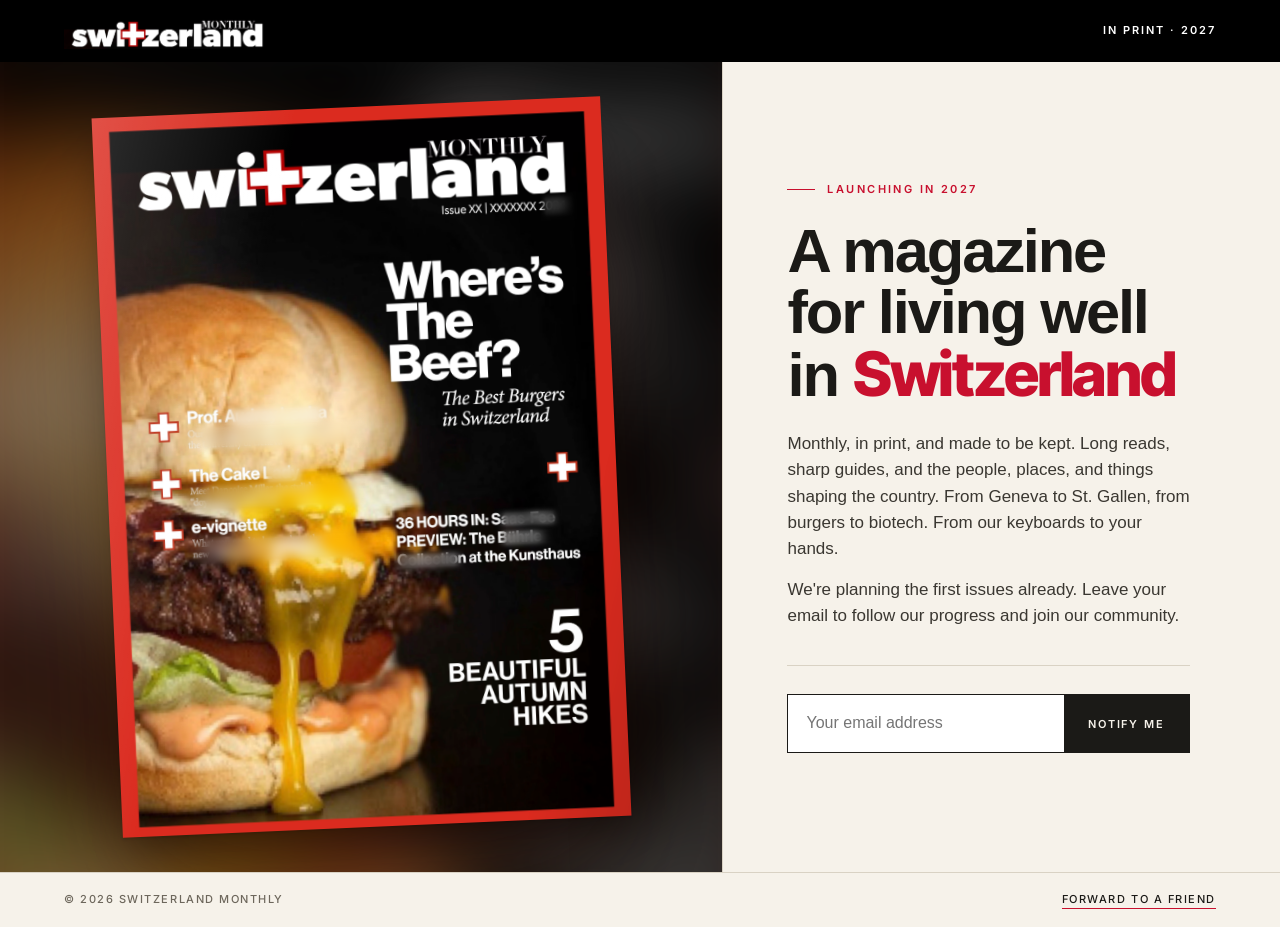
==== index.html @ 8796b9cf "initial index page" ====
<!doctype html>
<html lang="en">
<head>
<meta charset="utf-8">
<meta name="viewport" content="width=device-width, initial-scale=1">
<title>Switzerland Monthly — Coming soon</title>
<meta name="description" content="A new monthly print magazine for living well in Switzerland. Coming soon.">
<meta property="og:title" content="Switzerland Monthly — Coming soon">
<meta property="og:description" content="A new monthly print magazine for living well in Switzerland.">
<meta property="og:image" content="cover-red2.jpg">
<link rel="preconnect" href="https://fonts.googleapis.com">
<link rel="preconnect" href="https://fonts.gstatic.com" crossorigin>
<link href="https://fonts.googleapis.com/css2?family=Inter:wght@500;600&family=Inter+Tight:wght@800&display=swap" rel="stylesheet">
<link rel="stylesheet" href="style.css">
</head>
<body>

<header class="bar">
  <img class="mark" src="swizterland-monthly-name.png" alt="Switzerland Monthly">
  <div>In print · 2027</div>
</header>

<main>
  <section class="stage" aria-label="Cover preview">
    <div class="cover">
      <img src="Burger-cover-11-27-23-red2.jpg" alt="Switzerland Monthly cover preview: Where's the Beef? The best burgers in Switzerland">
      <div class="blur" style="--x:87.5%; --y:13%;   --w:7%;  --h:4%"></div>
      <div class="blur" style="--x:14%;   --y:42.5%; --w:38%; --h:5%"></div>
      <div class="blur" style="--x:14%;   --y:51%;   --w:38%; --h:5%"></div>
      <div class="blur" style="--x:14%;   --y:58%;   --w:38%; --h:5.5%"></div>
      <div class="blur" style="--x:23%;   --y:40.5%; --w:22%; --h:3.8%"></div>
      <div class="blur" style="--x:30.5%; --y:48.8%; --w:8.5%; --h:3.6%"></div>
      <div class="blur" style="--x:76%;   --y:56.5%; --w:13%; --h:3.2%"></div>
      <div class="blur" style="--x:76%;   --y:59.2%; --w:12.5%; --h:3.2%"></div>
      <div class="blur" style="--x:55%;   --y:61.8%; --w:14.5%; --h:3.2%"></div>
    </div>
  </section>

  <section class="copy">
    <p class="kicker">Launching in 2027</p>
    <h1>A magazine for living well in <em>Switzerland</em></h1>
    <p class="lede">Monthly, in print, and made to be kept. Long reads, sharp guides, and the people, places, and things shaping the country. From Geneva to St. Gallen, from burgers to biotech. From our keyboards to your hands.</p>
    <p class="lede">We're planning the first issues already. Leave your email to follow our progress and join our community.</p>

    <div class="rule"></div>

    <form action="https://formspree.io/f/YOUR_FORM_ID" method="POST">
      <input type="email" name="email" placeholder="Your email address" required aria-label="Email address">
      <button type="submit">Notify me</button>
    </form>
    <!-- p class="fine">One email when we launch. Nothing else.</p> -->
  </section>
</main>

<footer>
  <span>© 2026 Switzerland Monthly</span>
  <a class="forward" href="#">Forward to a friend</a>
</footer>

<script>
  document.querySelector(".forward").href =
    "mailto:?subject=" + encodeURIComponent("Switzerland Monthly is coming") +
    "&body=" + encodeURIComponent("Thought you'd like this: " + location.href);
</script>

</body>
</html>
---- style.css ----
:root {
  --paper: #f6f2ea;
  --ink: #1b1a17;
  --muted: #6d675c;
  --rule: #d9d2c4;
  --red: #c8102e;
  --sans: Inter, sans-serif;
  --helvetica: "Helvetica Neue", Helvetica, Arial, sans-serif;
  --display: "Inter Tight", Inter, "Helvetica Neue", Helvetica, Arial, sans-serif;
}

* { box-sizing: border-box; margin: 0; padding: 0; }
html, body { height: 100%; }

body {
  background: var(--paper);
  color: var(--ink);
  font-family: var(--helvetica);
  font-size: 17px;
  font-weight: 400;
  line-height: 1.55;
  -webkit-font-smoothing: antialiased;
}

/* Header */
.bar {
  display: flex; justify-content: space-between; align-items: center;
  padding: 13px 5vw;
  background: #000; color: #fff;
  font-family: var(--sans); font-size: 11px; font-weight: 600;
  letter-spacing: .18em; text-transform: uppercase;
}
.bar .mark { display: block; height: 36px; width: auto; }

/* Layout */
main {
  display: grid;
  grid-template-columns: 1.3fr 1fr;
  min-height: calc(100vh - 62px - 56px);
}

/* Cover side */
.stage {
  display: grid; place-items: center;
  padding: 5vh 3vw;
  background:
    radial-gradient(ellipse at 50% 45%, #ffffff 0%, rgba(255,255,255,0) 60%),
    #e6ddcc;
  border-right: 1px solid var(--rule);
  overflow: hidden;
  position: relative;
  isolation: isolate;
}
.stage::before {
  content: ""; position: absolute; inset: -60px; z-index: -1;
  background: var(--red) url("Burger-cover-11-27-23-red2.jpg") center / cover no-repeat;
  filter: blur(40px) saturate(1.1) brightness(.55);
  transform: scale(1.1);
}

.cover {
  position: relative;
  height: min(80vh, 900px);
  max-width: 92%;
  aspect-ratio: 724 / 1024;
  background: var(--red);
  transform: rotate(-2.5deg);
  box-shadow:
    0 2px 2px rgba(0,0,0,.1),
    0 18px 36px -10px rgba(0,0,0,.35),
    0 60px 120px -24px rgba(60,20,10,.5);
  animation: arrive 1.1s cubic-bezier(.2,.8,.2,1) both;
}
.cover img { position: absolute; inset: 0; width: 100%; height: 100%; object-fit: cover; display: block; }
.cover::after {
  content: ""; position: absolute; inset: 0; pointer-events: none;
  background: linear-gradient(105deg, rgba(255,255,255,.18) 0%, rgba(255,255,255,0) 30%, rgba(0,0,0,0) 85%, rgba(0,0,0,.12) 100%);
}

/* Blur zones sit over the cover in percent of its size; move them to match the cover lines. */
.blur {
  position: absolute;
  left: var(--x); top: var(--y); width: var(--w); height: var(--h);
  backdrop-filter: blur(6px);
  -webkit-backdrop-filter: blur(6px);
  -webkit-mask:
    linear-gradient(to right, transparent, #000 15%, #000 85%, transparent),
    linear-gradient(transparent, #000 25%, #000 75%, transparent);
  -webkit-mask-composite: source-in;
  mask:
    linear-gradient(to right, transparent, #000 15%, #000 85%, transparent),
    linear-gradient(transparent, #000 25%, #000 75%, transparent);
  mask-composite: intersect;
}

@keyframes arrive {
  from { opacity: 0; transform: translateY(24px) rotate(-5deg); }
  to   { opacity: 1; transform: translateY(0) rotate(-2.5deg); }
}

/* Text side */
.copy {
  display: flex; flex-direction: column; justify-content: center;
  padding: 8vh 7vw 8vh 5vw;
  max-width: 640px;
}
.kicker {
  font-family: var(--sans); font-size: 11px; font-weight: 600;
  letter-spacing: .22em; text-transform: uppercase; color: var(--red);
  display: flex; align-items: center; gap: 12px;
}
.kicker::before { content: ""; width: 28px; height: 1px; background: var(--red); }

h1 {
  font-family: var(--helvetica); font-weight: 700;
  font-size: clamp(40px, 4.8vw, 68px); line-height: 1;
  letter-spacing: -.035em;
  margin: 22px 0 26px;
}
h1 em { font-family: var(--display); font-style: normal; font-weight: 800; color: var(--red); }

.lede { color: #3a3731; max-width: 30em; }
.lede + .lede { margin-top: 14px; }

.rule { height: 1px; background: var(--rule); margin: 36px 0 28px; }

/* Sign-up form */
form { display: flex; gap: 0; max-width: 460px; border: 1px solid var(--ink); background: #fff; }
input[type=email] {
  flex: 1; min-width: 0; border: 0; outline: 0; background: transparent;
  padding: 16px 18px; font: inherit; font-size: 16px; color: var(--ink);
}
button {
  border: 0; background: var(--ink); color: var(--paper);
  padding: 0 24px; cursor: pointer;
  font-family: var(--sans); font-size: 11px; font-weight: 600;
  letter-spacing: .18em; text-transform: uppercase;
  transition: background .2s;
}
button:hover { background: var(--red); }
.fine { margin-top: 12px; font-size: 13px; color: var(--muted); }
.fine a { color: inherit; }

/* Footer */
footer {
  display: flex; justify-content: space-between; gap: 16px; flex-wrap: wrap;
  padding: 18px 5vw; border-top: 1px solid var(--rule);
  font-family: var(--sans); font-size: 11px; font-weight: 500;
  letter-spacing: .14em; text-transform: uppercase; color: var(--muted);
}
footer a { color: var(--ink); text-decoration: none; border-bottom: 1px solid var(--red); }

/* Mobile */
@media (max-width: 860px) {
  main { grid-template-columns: 1fr; }
  .stage { border-right: 0; border-bottom: 1px solid var(--rule); padding: 48px 0 56px; }
  .cover { height: auto; width: min(360px, 78%); }
  .copy { padding: 44px 7vw 56px; }
}
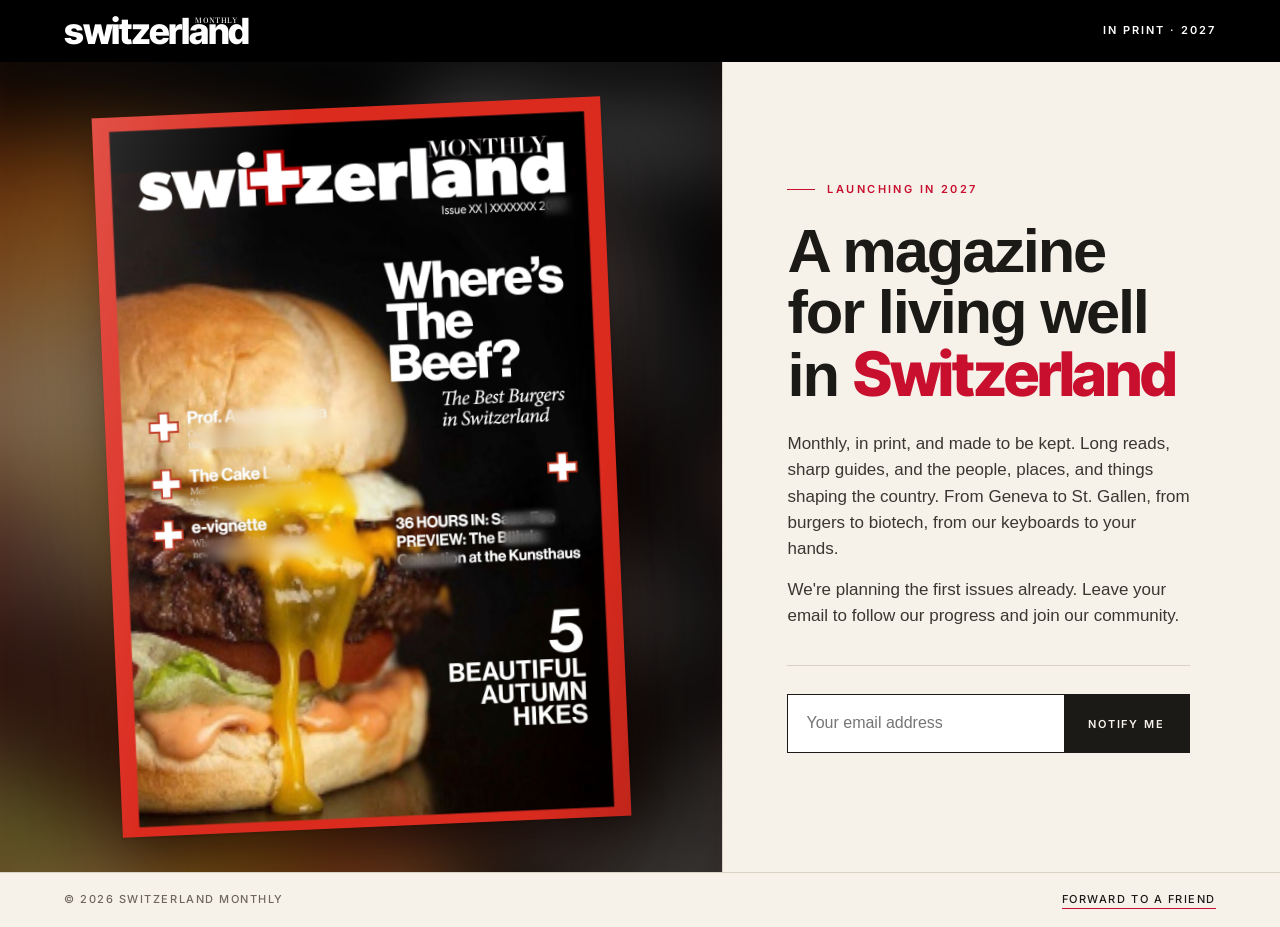
==== commit e3b73cb6: "text edits, add .gitignore" ====
--- a/index.html
+++ b/index.html
@@ -10,13 +10,13 @@
 <meta property="og:image" content="cover-red2.jpg">
 <link rel="preconnect" href="https://fonts.googleapis.com">
 <link rel="preconnect" href="https://fonts.gstatic.com" crossorigin>
-<link href="https://fonts.googleapis.com/css2?family=Inter:wght@500;600&family=Inter+Tight:wght@800&display=swap" rel="stylesheet">
+<link href="https://fonts.googleapis.com/css2?family=Inter:wght@500;600&family=Inter+Tight:wght@800&family=Bodoni+Moda:opsz,wght@6..96,500&display=swap" rel="stylesheet">
 <link rel="stylesheet" href="style.css">
 </head>
 <body>
 
 <header class="bar">
-  <img class="mark" src="swizterland-monthly-name.png" alt="Switzerland Monthly">
+  <a class="wordmark" href="#" aria-label="Switzerland Monthly">switzerl<span class="an">an<span class="monthly" aria-hidden="true">Monthly</span></span>d</a>
   <div>In print · 2027</div>
 </header>
 
@@ -39,7 +39,7 @@
   <section class="copy">
     <p class="kicker">Launching in 2027</p>
     <h1>A magazine for living well in <em>Switzerland</em></h1>
-    <p class="lede">Monthly, in print, and made to be kept. Long reads, sharp guides, and the people, places, and things shaping the country. From Geneva to St. Gallen, from burgers to biotech. From our keyboards to your hands.</p>
+    <p class="lede">Monthly, in print, and made to be kept. Long reads, sharp guides, and the people, places, and things shaping the country. From Geneva to St. Gallen, from burgers to biotech, from our keyboards to your hands.</p>
     <p class="lede">We're planning the first issues already. Leave your email to follow our progress and join our community.</p>
 
     <div class="rule"></div>
--- a/style.css
+++ b/style.css
@@ -30,7 +30,38 @@
   font-family: var(--sans); font-size: 11px; font-weight: 600;
   letter-spacing: .18em; text-transform: uppercase;
 }
-.bar .mark { display: block; height: 36px; width: auto; }
+
+/* Wordmark: "monthly" sits in the gap above "an", between the ascenders of l and d. */
+.wordmark {
+  --wm: 36px;
+  display: inline-block;
+  font-family: var(--display); font-weight: 800;
+  font-size: var(--wm); line-height: 1;
+  letter-spacing: -.035em; text-transform: none;
+  color: #fff; text-decoration: none;
+}
+.wordmark .an { position: relative; display: inline-block; }
+.wordmark .monthly {
+  position: absolute; left: 69%; transform: translateX(-50%);
+  bottom: calc(var(--wm) * .69);
+  font-family: "Bodoni Moda", Didot, "Bodoni 72", serif; font-weight: 500;
+  font-size: calc(var(--wm) * .2); line-height: 1;
+  letter-spacing: .06em; text-transform: uppercase;
+  white-space: nowrap;
+}
+
+/* One-string wordmark: heavy sans "switzerland", then a lighter serif "MONTHLY". */
+.wordmark-inline {
+  display: inline-flex; align-items: baseline; gap: .3em;
+  font-family: var(--display); font-weight: 800;
+  font-size: 30px; line-height: 1;
+  letter-spacing: -.035em; text-transform: none;
+  color: #fff; text-decoration: none;
+}
+.wordmark-inline .monthly {
+  font-family: "Bodoni Moda", Didot, "Bodoni 72", serif; font-weight: 500;
+  font-size: .62em; letter-spacing: .08em; text-transform: uppercase;
+}
 
 /* Layout */
 main {
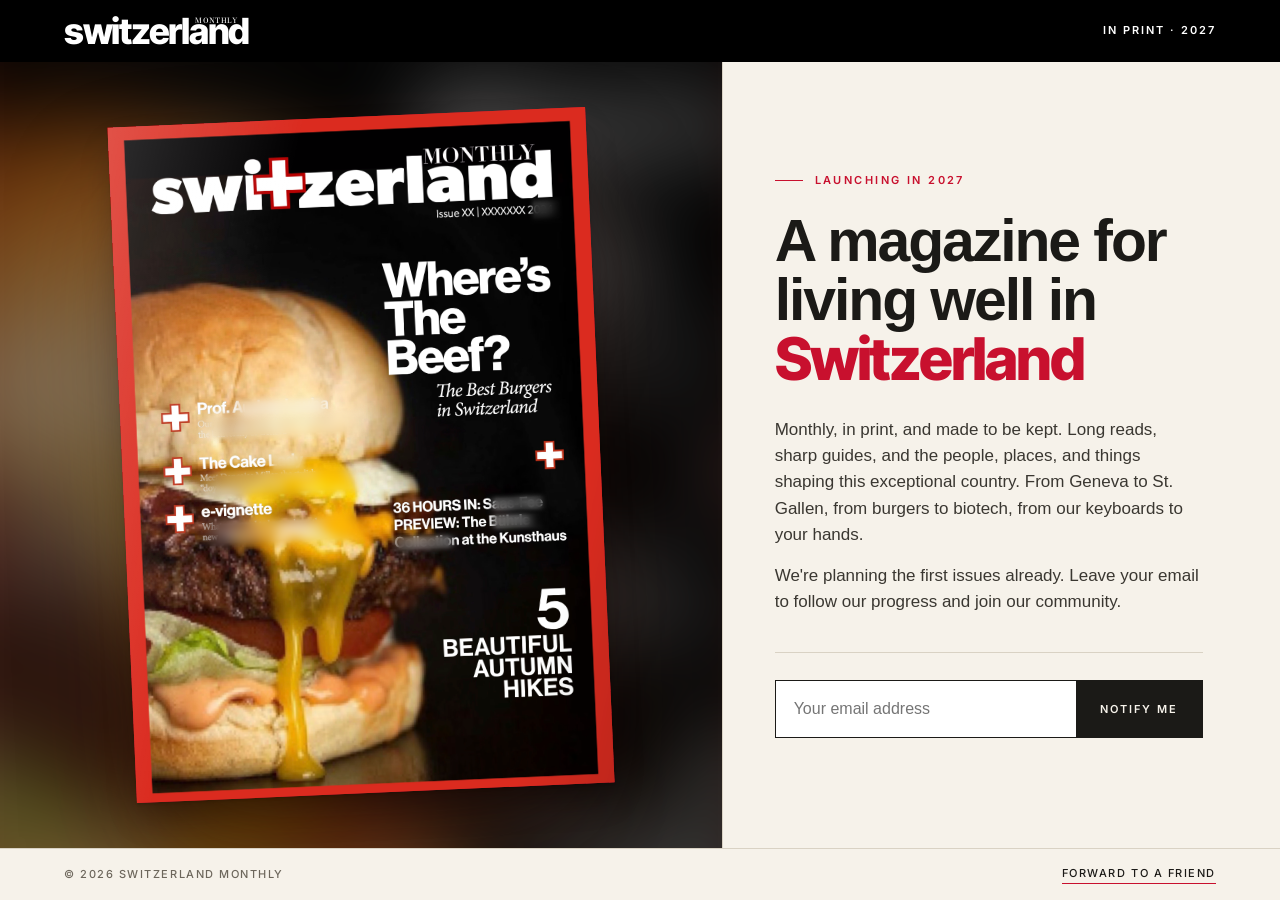
==== commit 913719d4: "integrate Brevo for sign up" ====
--- a/index.html
+++ b/index.html
@@ -39,15 +39,49 @@
   <section class="copy">
     <p class="kicker">Launching in 2027</p>
     <h1>A magazine for living well in <em>Switzerland</em></h1>
-    <p class="lede">Monthly, in print, and made to be kept. Long reads, sharp guides, and the people, places, and things shaping the country. From Geneva to St. Gallen, from burgers to biotech, from our keyboards to your hands.</p>
+    <p class="lede">Monthly, in print, and made to be kept. Long reads, sharp guides, and the people, places, and things shaping this exceptional country. From Geneva to St. Gallen, from burgers to biotech, from our keyboards to your hands.</p>
     <p class="lede">We're planning the first issues already. Leave your email to follow our progress and join our community.</p>
 
     <div class="rule"></div>
 
-    <form action="https://formspree.io/f/YOUR_FORM_ID" method="POST">
-      <input type="email" name="email" placeholder="Your email address" required aria-label="Email address">
-      <button type="submit">Notify me</button>
-    </form>
+    <div class="sib-form">
+      <div id="sib-form-container" class="sib-form-container">
+        <div id="error-message" class="sib-form-message-panel" role="alert">
+          <div class="sib-form-message-panel__text">
+            <span class="sib-form-message-panel__inner-text">Something went wrong. Please try again.</span>
+          </div>
+        </div>
+        <div id="success-message" class="sib-form-message-panel" role="status">
+          <div class="sib-form-message-panel__text">
+            <span class="sib-form-message-panel__inner-text">Thank you. We'll be in touch.</span>
+          </div>
+        </div>
+        <div id="sib-container">
+          <form id="sib-form" method="POST" action="https://68986daa.sibforms.com/serve/[base64]" data-type="subscription">
+            <div class="sib-input sib-form-block">
+              <div class="form__entry entry_block">
+                <div class="form__label-row">
+                  <div class="entry__field">
+                    <input class="input" type="email" id="EMAIL" name="EMAIL" autocomplete="email" placeholder="Your email address" aria-label="Email address" data-required="true" required>
+                  </div>
+                </div>
+                <label class="entry__error entry__error--primary" for="EMAIL"></label>
+              </div>
+            </div>
+            <div class="sib-form-block">
+              <button class="sib-form-block__button sib-form-block__button-with-loader" form="sib-form" type="submit">
+                <svg class="icon clickable__icon progress-indicator__icon sib-hide-loader-icon" viewBox="0 0 512 512" aria-hidden="true">
+                  <path d="M460.116 373.846l-20.823-12.022c-5.541-3.199-7.54-10.159-4.663-15.874 30.137-59.886 28.343-131.652-5.386-189.946-33.641-58.394-94.896-95.833-161.827-99.676C261.028 55.961 256 50.751 256 44.352V20.309c0-6.904 5.808-12.337 12.703-11.982 83.556 4.306 160.163 50.864 202.11 123.677 42.063 72.696 44.079 162.316 6.031 236.832-3.14 6.148-10.75 8.461-16.728 5.01z"/>
+                </svg>
+                Notify me
+              </button>
+            </div>
+            <input type="text" name="email_address_check" value="" class="input--hidden" tabindex="-1" autocomplete="off" aria-hidden="true">
+            <input type="hidden" name="locale" value="en">
+          </form>
+        </div>
+      </div>
+    </div>
     <!-- p class="fine">One email when we launch. Nothing else.</p> -->
   </section>
 </main>
@@ -63,5 +97,26 @@
     "&body=" + encodeURIComponent("Thought you'd like this: " + location.href);
 </script>
 
+<script>
+  window.REQUIRED_CODE_ERROR_MESSAGE = 'Please choose a country code';
+  window.LOCALE = 'en';
+  window.EMAIL_INVALID_MESSAGE = window.SMS_INVALID_MESSAGE = "Please check the email address and try again.";
+  window.REQUIRED_ERROR_MESSAGE = "Please enter an email address.";
+  window.GENERIC_INVALID_MESSAGE = "Please check the email address and try again.";
+  window.INVALID_NUMBER = "Please check the email address and try again.";
+  window.INVALID_DATE = "Please enter a valid date";
+  window.REQUIRED_MULTISELECT_MESSAGE = 'Please select at least 1 option';
+  window.translation = {
+    common: {
+      selectedList: '{quantity} list selected',
+      selectedLists: '{quantity} lists selected',
+      selectedOption: '{quantity} selected',
+      selectedOptions: '{quantity} selected',
+    }
+  };
+  var AUTOHIDE = Boolean(0);
+</script>
+<script defer src="https://sibforms.com/forms/end-form/build/main.js"></script>
+
 </body>
 </html>
--- a/style.css
+++ b/style.css
@@ -7,12 +7,17 @@
   --sans: Inter, sans-serif;
   --helvetica: "Helvetica Neue", Helvetica, Arial, sans-serif;
   --display: "Inter Tight", Inter, "Helvetica Neue", Helvetica, Arial, sans-serif;
+  --bar-h: 62px;
+  --foot-h: 52px;
 }
 
 * { box-sizing: border-box; margin: 0; padding: 0; }
-html, body { height: 100%; }
-
+html { height: 100%; }
+
+/* Every page is one screen tall on tablet and desktop; main fills the space between header and footer. */
 body {
+  height: 100vh; height: 100dvh;
+  display: flex; flex-direction: column;
   background: var(--paper);
   color: var(--ink);
   font-family: var(--helvetica);
@@ -24,8 +29,9 @@
 
 /* Header */
 .bar {
+  flex: none; height: var(--bar-h);
   display: flex; justify-content: space-between; align-items: center;
-  padding: 13px 5vw;
+  padding: 0 5vw;
   background: #000; color: #fff;
   font-family: var(--sans); font-size: 11px; font-weight: 600;
   letter-spacing: .18em; text-transform: uppercase;
@@ -65,15 +71,15 @@
 
 /* Layout */
 main {
+  flex: 1; min-height: 0;
   display: grid;
   grid-template-columns: 1.3fr 1fr;
-  min-height: calc(100vh - 62px - 56px);
 }
 
 /* Cover side */
 .stage {
+  container-type: size;
   display: grid; place-items: center;
-  padding: 5vh 3vw;
   background:
     radial-gradient(ellipse at 50% 45%, #ffffff 0%, rgba(255,255,255,0) 60%),
     #e6ddcc;
@@ -89,10 +95,10 @@
   transform: scale(1.1);
 }
 
+/* The cover takes the largest size that fits its column in both width and height. */
 .cover {
   position: relative;
-  height: min(80vh, 900px);
-  max-width: 92%;
+  width: min(84cqw, 86cqh * 724 / 1024, 640px);
   aspect-ratio: 724 / 1024;
   background: var(--red);
   transform: rotate(-2.5deg);
@@ -129,11 +135,12 @@
   to   { opacity: 1; transform: translateY(0) rotate(-2.5deg); }
 }
 
-/* Text side */
+/* Text side: sizes follow the screen height so the column fits without scrolling. */
 .copy {
   display: flex; flex-direction: column; justify-content: center;
-  padding: 8vh 7vw 8vh 5vw;
+  padding: 4vh 6vw 4vh 4vw;
   max-width: 640px;
+  min-height: 0;
 }
 .kicker {
   font-family: var(--sans); font-size: 11px; font-weight: 600;
@@ -144,16 +151,16 @@
 
 h1 {
   font-family: var(--helvetica); font-weight: 700;
-  font-size: clamp(40px, 4.8vw, 68px); line-height: 1;
+  font-size: clamp(30px, min(4.6vw, 7.5vh), 68px); line-height: 1;
   letter-spacing: -.035em;
-  margin: 22px 0 26px;
+  margin: 2.6vh 0 3vh;
 }
 h1 em { font-family: var(--display); font-style: normal; font-weight: 800; color: var(--red); }
 
-.lede { color: #3a3731; max-width: 30em; }
-.lede + .lede { margin-top: 14px; }
-
-.rule { height: 1px; background: var(--rule); margin: 36px 0 28px; }
+.lede { font-size: clamp(15px, 2.3vh, 17px); color: #3a3731; max-width: 30em; }
+.lede + .lede { margin-top: 1.6vh; }
+
+.rule { height: 1px; background: var(--rule); margin: 4vh 0 3vh; }
 
 /* Sign-up form */
 form { display: flex; gap: 0; max-width: 460px; border: 1px solid var(--ink); background: #fff; }
@@ -169,22 +176,112 @@
   transition: background .2s;
 }
 button:hover { background: var(--red); }
+
+/* Brevo markup: its wrapper divs must not break the one-row form above. */
+#sib-form { flex-wrap: wrap; }
+#sib-form .sib-input,
+#sib-form .form__entry,
+#sib-form .form__label-row,
+#sib-form .entry__field { display: contents; }
+#sib-form .sib-form-block:not(.sib-input) { display: flex; }
+#sib-form .input--hidden { display: none; }
+#sib-form .progress-indicator__icon { width: 14px; height: 14px; margin-right: 8px; fill: currentColor; animation: sib-spin 1s linear infinite; }
+#sib-form .sib-hide-loader-icon { display: none; }
+#sib-form button { display: flex; align-items: center; }
+.entry__error {
+  order: 3; flex-basis: 100%;
+  padding: 10px 18px; border-top: 1px solid var(--rule);
+  font-size: 13px; color: var(--red);
+}
+.entry__error:empty { display: none; }
+.sib-form-message-panel { display: none; max-width: 460px; margin-bottom: 12px; font-size: 15px; }
+.sib-form-message-panel--active { display: block; }
+#error-message { color: var(--red); }
+#success-message { color: var(--ink); font-weight: 700; }
+@keyframes sib-spin { to { transform: rotate(360deg); } }
 .fine { margin-top: 12px; font-size: 13px; color: var(--muted); }
 .fine a { color: inherit; }
 
 /* Footer */
 footer {
-  display: flex; justify-content: space-between; gap: 16px; flex-wrap: wrap;
-  padding: 18px 5vw; border-top: 1px solid var(--rule);
+  flex: none; height: var(--foot-h);
+  display: flex; justify-content: space-between; align-items: center; gap: 16px;
+  padding: 0 5vw; border-top: 1px solid var(--rule);
   font-family: var(--sans); font-size: 11px; font-weight: 500;
   letter-spacing: .14em; text-transform: uppercase; color: var(--muted);
 }
 footer a { color: var(--ink); text-decoration: none; border-bottom: 1px solid var(--red); }
 
-/* Mobile */
-@media (max-width: 860px) {
-  main { grid-template-columns: 1fr; }
-  .stage { border-right: 0; border-bottom: 1px solid var(--rule); padding: 48px 0 56px; }
-  .cover { height: auto; width: min(360px, 78%); }
-  .copy { padding: 44px 7vw 56px; }
-}
+/* 404 page: always one screen; the map gives up height before anything else. */
+main.nf {
+  display: flex; flex-direction: column; align-items: center; justify-content: center;
+  padding: 3vh 5vw;
+  text-align: center;
+}
+.nf .kicker { flex: none; justify-content: center; }
+.nf .kicker::after { content: ""; width: 28px; height: 1px; background: var(--red); }
+
+.nf-map {
+  display: block; flex: 0 1 auto; min-height: 0;
+  width: min(760px, 100%); height: auto;
+  margin: 2.5vh 0 1vh; overflow: visible;
+}
+.nf-map .ch {
+  fill: #fff; stroke: var(--ink); stroke-width: 1.5;
+  stroke-linejoin: round; vector-effect: non-scaling-stroke;
+}
+.nf-pin { animation: pin-drop .9s cubic-bezier(.2,.8,.2,1) both; }
+.nf-pin .pole { stroke: var(--ink); stroke-width: 2; vector-effect: non-scaling-stroke; }
+.nf-pin .base { fill: var(--ink); }
+.nf-pin .flag { fill: var(--red); }
+.nf-pin text {
+  fill: #fff; font-family: var(--display); font-weight: 800;
+  font-size: 30px; letter-spacing: -.02em;
+}
+@keyframes pin-drop {
+  from { opacity: 0; transform: translateY(-40px); }
+  to   { opacity: 1; transform: none; }
+}
+
+.nf-coords {
+  flex: none;
+  font-family: var(--sans); font-size: 11px; font-weight: 600;
+  letter-spacing: .18em; text-transform: uppercase; color: var(--muted);
+}
+.nf-commune {
+  flex: none;
+  font-family: var(--helvetica); font-weight: 400; font-size: clamp(16px, 2.6vh, 20px);
+  line-height: 1.4; letter-spacing: -.01em; color: var(--ink);
+  width: min(760px, 100%); margin: 1.6vh 0 3.2vh;
+  text-wrap: pretty;
+}
+.nf-town { font-weight: 700; color: var(--red); }
+.nf-home {
+  flex: none;
+  font-family: var(--helvetica); font-weight: 700; font-size: clamp(16px, 2.6vh, 20px);
+  color: var(--ink); text-decoration: none;
+  padding-bottom: 3px; border-bottom: 2px solid var(--red);
+  transition: color .2s;
+}
+.nf-home:hover { color: var(--red); }
+
+/* Phones: the landing page stacks and scrolls; the 404 page stays one screen. */
+@media (max-width: 699px) {
+  :root { --bar-h: 54px; --foot-h: 46px; }
+  .wordmark { --wm: 30px; }
+
+  body:not(.page-404) { height: auto; min-height: 100dvh; }
+  body:not(.page-404) main { display: block; flex: none; }
+
+  .stage {
+    container-type: normal;
+    border-right: 0; border-bottom: 1px solid var(--rule);
+    padding: 24px 0 28px;
+  }
+  .cover { width: min(420px, 86vw); }
+  .copy { padding: 36px 7vw 44px; max-width: none; }
+  h1 { font-size: clamp(34px, 9.5vw, 44px); margin: 18px 0 20px; }
+  .lede { font-size: 16px; }
+  .lede + .lede { margin-top: 12px; }
+  .rule { margin: 28px 0 22px; }
+}
